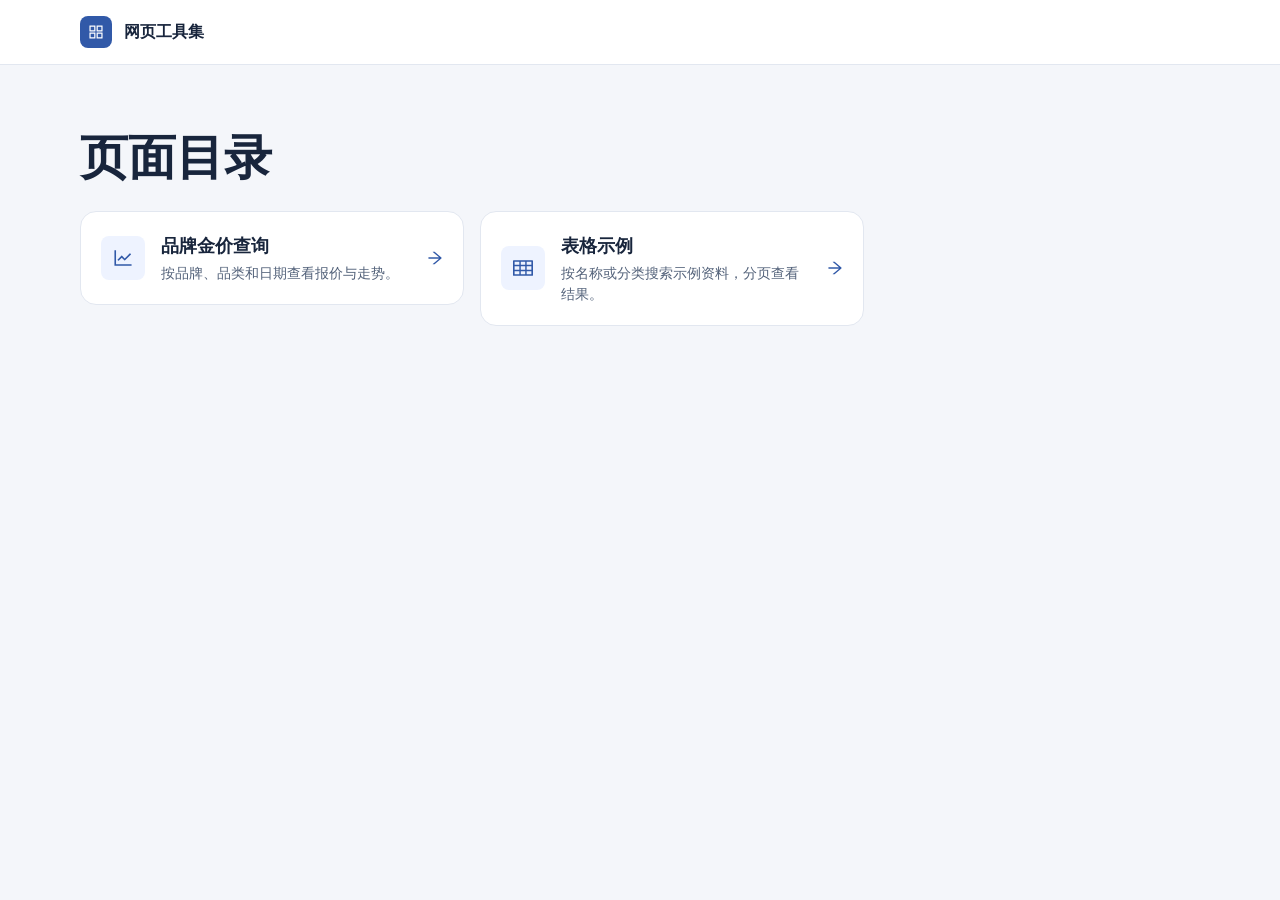
==== index.html @ 31033819 "Publish built web tools to GitHub Pages" ====
<!doctype html>
<html lang="zh-CN">
  <head>
    <meta charset="UTF-8" />
    <meta name="viewport" content="width=device-width, initial-scale=1.0" />
    <title>页面目录 · 网页工具集</title>
    <script type="module" crossorigin src="./assets/home-WzsePrLO.js"></script>
    <link rel="modulepreload" crossorigin href="./assets/rolldown-runtime-XKyaHtl9.js">
    <link rel="modulepreload" crossorigin href="./assets/SiteLayout-Bl_3KJDr.js">
    <link rel="stylesheet" crossorigin href="./assets/SiteLayout-BLXwsSUg.css">
  </head>
  <body>
    <div id="root"></div>
  </body>
</html>
---- assets/SiteLayout-BLXwsSUg.css ----
:root{color:#18253c;background:#f4f6fa;font-family:system-ui,-apple-system,PingFang SC,Microsoft YaHei,sans-serif;line-height:1.5}*,:before,:after{box-sizing:border-box}body{margin:0}a:focus-visible{outline-offset:4px;outline:2px solid #3159a8}.shell{width:min(70rem,100% - 2rem);margin-inline:auto}.site-header{background:#fff;border-bottom:1px solid #e2e7f0}.brand{min-height:4rem;color:inherit;align-items:center;gap:.75rem;font-weight:700;text-decoration:none;display:inline-flex}.brand-icon,.tool-icon{aspect-ratio:1;color:#fff;background:#3159a8;border-radius:.5rem;flex:none;place-items:center;width:2rem;display:grid}.main-content{padding-block:clamp(2rem,6vw,4rem) 4rem}.page-title{margin:0 0 1.5rem;font-size:clamp(2rem,5vw,3rem);line-height:1.2}.tool-list{grid-template-columns:repeat(auto-fit,minmax(min(100%,20rem),24rem));gap:1rem;margin:0;padding:0;list-style:none;display:grid}.tool-link,.table-panel{background:#fff;border:1px solid #e2e7f0;border-radius:1rem}.tool-link{color:#3159a8;align-items:center;gap:1rem;padding:1.25rem;text-decoration:none;display:flex}.tool-link:hover{border-color:#3159a8}.tool-icon{color:#3159a8;background:#eef3ff;width:2.75rem;font-size:1.25rem}.tool-text{color:#53627a;flex:1;gap:.25rem;font-size:.875rem;display:grid}.tool-text strong{color:#18253c;font-size:1.125rem}.back-link{color:#3159a8;align-items:center;gap:.5rem;min-height:3rem;text-decoration:none;display:inline-flex}.back-link:hover{text-decoration:underline}.table-panel{padding:clamp(.75rem,3vw,1.5rem)}.table-toolbar{flex-wrap:wrap;justify-content:space-between;align-items:flex-end;gap:.75rem 1.5rem;margin-bottom:1rem;display:flex}.table-search{gap:.375rem;width:min(100%,19rem);font-weight:600;display:grid}.table-search .ant-input-affix-wrapper{border-color:#8791a1;min-height:3rem}.table-total{color:#53627a;padding-bottom:.25rem;font-size:.875rem}.table-panel :is(th,td){overflow-wrap:anywhere}
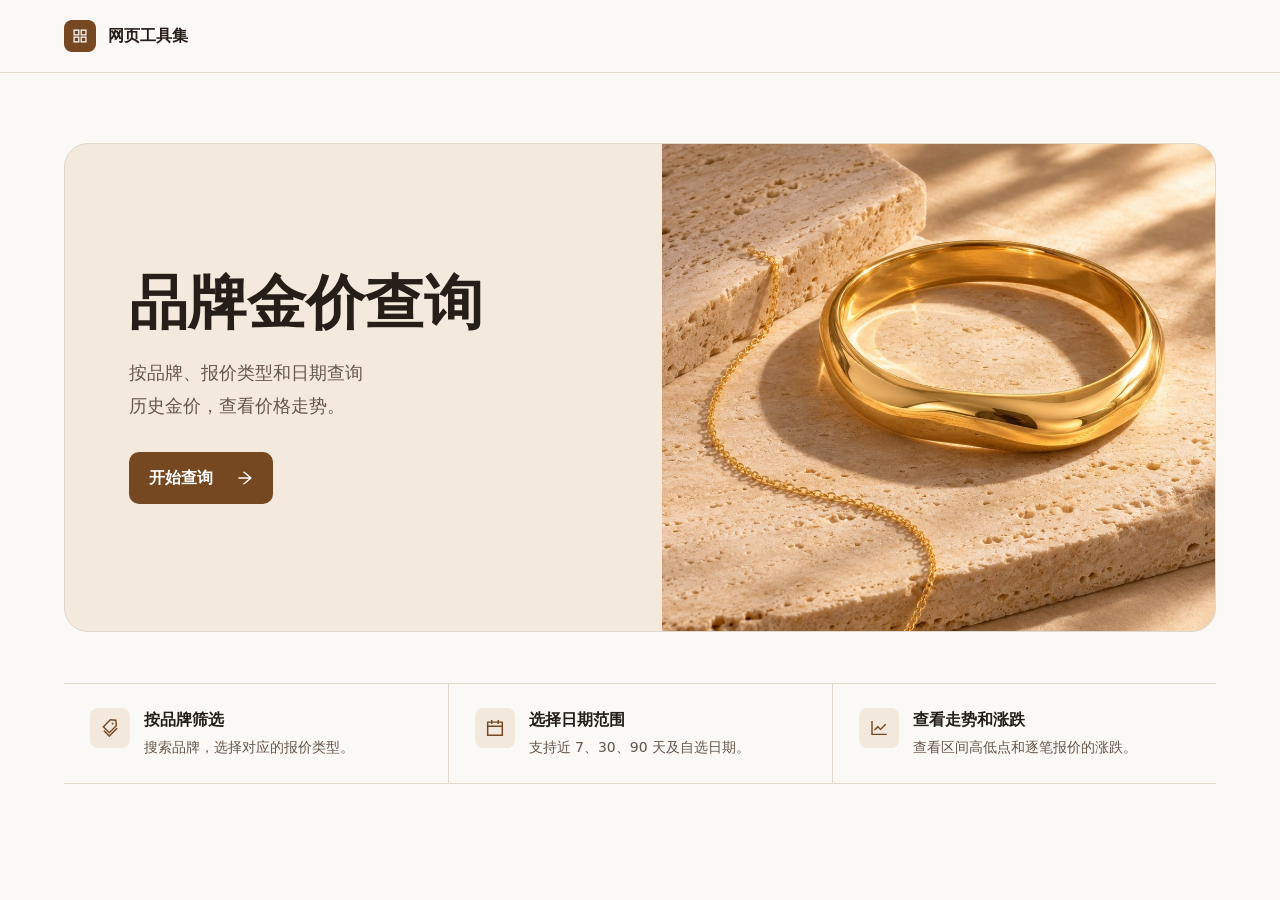
==== commit 0fabd43f: "Deploy 02520fa" ====
--- a/index.html
+++ b/index.html
@@ -3,13 +3,15 @@
   <head>
     <meta charset="UTF-8" />
     <meta name="viewport" content="width=device-width, initial-scale=1.0" />
-    <title>页面目录 · 网页工具集</title>
-    <script type="module" crossorigin src="./assets/home-WzsePrLO.js"></script>
+    <meta name="description" content="按品牌、报价类型和日期查询金价，查看历史报价与价格走势。" />
+    <title>品牌金价查询 · 网页工具集</title>
+    <script type="module" crossorigin src="./assets/home-BSPjzGG7.js"></script>
     <link rel="modulepreload" crossorigin href="./assets/rolldown-runtime-XKyaHtl9.js">
-    <link rel="modulepreload" crossorigin href="./assets/SiteLayout-Bl_3KJDr.js">
-    <link rel="stylesheet" crossorigin href="./assets/SiteLayout-BLXwsSUg.css">
+    <link rel="modulepreload" crossorigin href="./assets/SiteLayout-DAXIsFxA.js">
+    <link rel="stylesheet" crossorigin href="./assets/SiteLayout-o-uPUxwN.css">
+    <link rel="stylesheet" crossorigin href="./assets/home-CtirWRKu.css">
   </head>
-  <body>
+  <body class="home-page">
     <div id="root"></div>
   </body>
 </html>
--- a/assets/SiteLayout-o-uPUxwN.css
+++ b/assets/SiteLayout-o-uPUxwN.css
@@ -0,0 +1 @@
+:root{color:#18253c;background:#f4f6fa;font-family:system-ui,-apple-system,PingFang SC,Microsoft YaHei,sans-serif;line-height:1.5}*,:before,:after{box-sizing:border-box}body{margin:0}a:focus-visible{outline-offset:4px;outline:2px solid #3159a8}.shell{width:min(70rem,100% - 2rem);margin-inline:auto}.site-header{background:#fff;border-bottom:1px solid #e2e7f0}.brand{min-height:4rem;color:inherit;align-items:center;gap:.75rem;font-weight:700;text-decoration:none;display:inline-flex}.brand-icon{aspect-ratio:1;color:#fff;background:#3159a8;border-radius:.5rem;flex:none;place-items:center;width:2rem;display:grid}.main-content{padding-block:clamp(2rem,6vw,4rem) 4rem}
--- a/assets/home-CtirWRKu.css
+++ b/assets/home-CtirWRKu.css
@@ -0,0 +1 @@
+.home-page{--home-ink:#261e18;--home-muted:#66564a;--home-accent:#754822;--home-border:#e0d7cd;min-block-size:100vh;color:var(--home-ink);background:#fbf9f6}.home-page .shell{width:min(72rem,100% - clamp(2rem,9vw,7rem))}.home-page .site-header{border-color:var(--home-border);background:0 0}.home-page .brand{min-block-size:4.5rem}.home-page .brand-icon{background:var(--home-accent)}.home-page a:focus-visible{outline-color:var(--home-accent)}.home-page .main-content{padding-block:clamp(1.25rem,5.5vw,4.5rem) 3rem}.home-hero{border:1px solid var(--home-border);background:#f3e9dd;border-radius:1.5rem;grid-template-columns:minmax(0,1.08fr) minmax(0,1fr);display:grid}.home-intro{align-self:center;padding:clamp(1.75rem,5vw,4rem)}.home-intro h1{margin:0;font-family:Songti SC,Noto Serif CJK SC,SimSun,serif;font-size:clamp(2.125rem,4.6vw,4.375rem);font-weight:800;line-height:1.12}.home-intro p{max-inline-size:22em;color:var(--home-muted);text-wrap:balance;margin:1.25rem 0 1.875rem;font-size:clamp(1rem,1.5vw,1.125rem);line-height:1.8}.home-cta{background:var(--home-accent);color:#fff;border-radius:.625rem;align-items:center;gap:1.5rem;min-block-size:3.25rem;padding-inline:1.25rem;font-weight:650;text-decoration:none;display:inline-flex}.home-cta:hover{background:#59371b}.home-visual{min-block-size:clamp(20rem,38vw,32rem);position:relative}.home-visual img{object-fit:cover;object-position:center 43%;border-radius:0 1.45rem 1.45rem 0;block-size:100%;inline-size:100%;display:block;position:absolute}.home-features{border-block:1px solid var(--home-border);grid-template-columns:repeat(3,minmax(0,1fr));margin-block-start:clamp(1.5rem,4vw,3.25rem);display:grid}.home-features section{align-items:flex-start;gap:.875rem;padding:1.5rem clamp(.875rem,2vw,1.75rem);display:flex}.home-features section+section{border-inline-start:1px solid var(--home-border)}.home-feature-icon{aspect-ratio:1;inline-size:2.5rem;color:var(--home-accent);background:#f2e8db;border-radius:.5rem;flex:none;place-items:center;font-size:1.125rem;display:grid}.home-features h2{margin:0 0 .25rem;font-size:1rem}.home-features p{color:var(--home-muted);margin:0;font-size:.875rem;line-height:1.65}@media (width<=48rem){.home-hero,.home-features{grid-template-columns:minmax(0,1fr)}.home-visual{aspect-ratio:16/9;min-block-size:0}.home-visual img{border-radius:0 0 1.45rem 1.45rem}.home-features section{padding:1rem 0}.home-features section+section{border-inline-start:0;border-block-start:1px solid var(--home-border)}}
